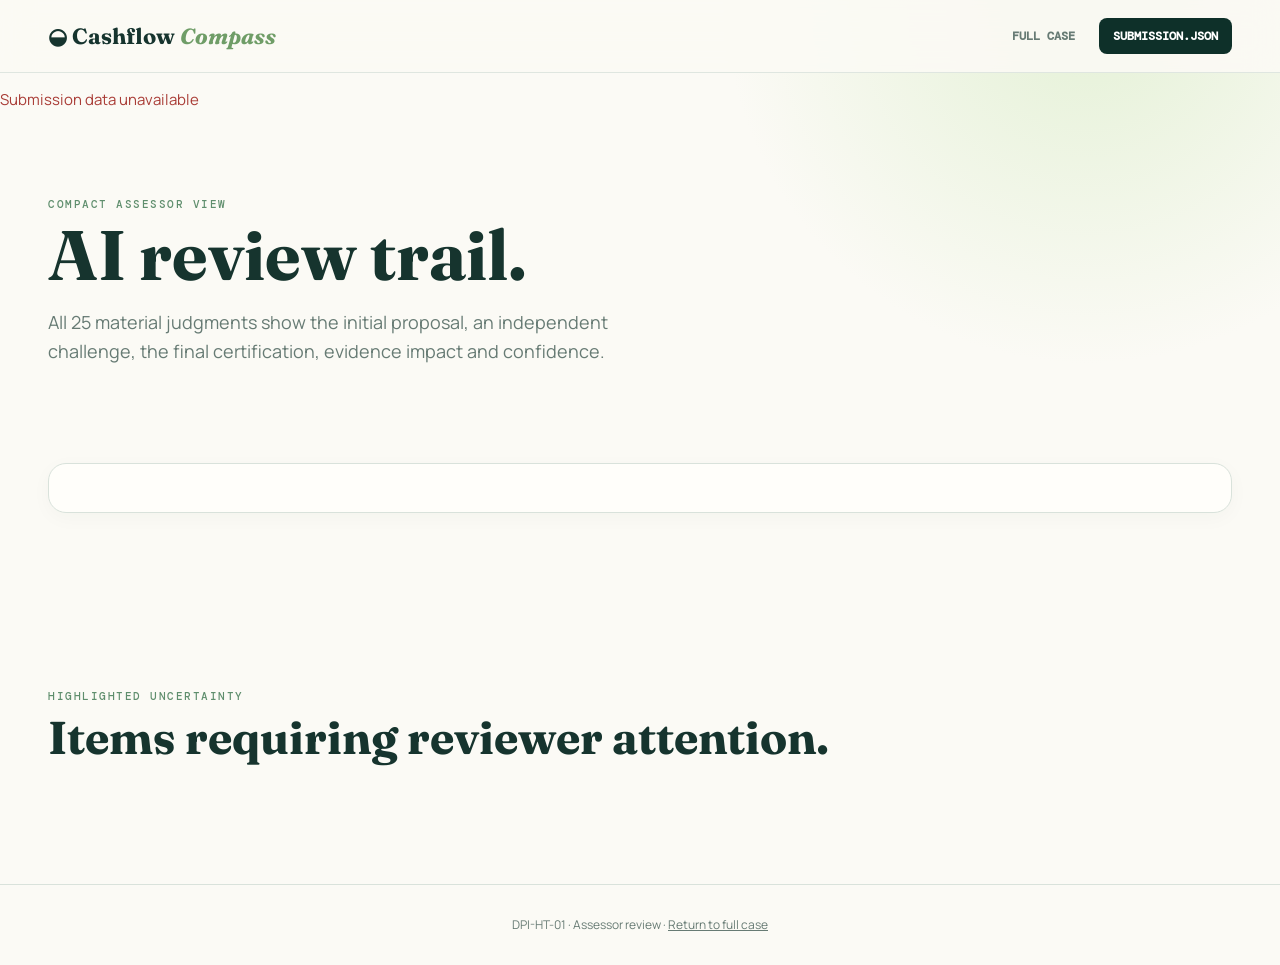
==== review.html @ 6c263305 "Add DPI case review.html" ====
<!doctype html><html lang="en"><head><meta charset="utf-8"><meta name="viewport" content="width=device-width,initial-scale=1"><title>Assessor Review · Cashflow Compass</title><link rel="stylesheet" href="/styles.css"></head><body data-page="review"><header><div class="nav"><div class="brand">◒ Cashflow <i>Compass</i></div><nav class="navlinks"><a href="/">FULL CASE</a><a class="review-link" href="/submission.json">SUBMISSION.JSON</a></nav></div></header><main><div class="wrap"><section class="review-top"><div class="eyebrow">Compact assessor view</div><h1>AI review trail.</h1><p class="lead">All 25 material judgments show the initial proposal, an independent challenge, the final certification, evidence impact and confidence.</p><div class="review-grid" id="reviewKpis"></div></section><section style="padding-top:25px"><div class="card trail" id="trail"></div></section><section><div class="eyebrow">Highlighted uncertainty</div><h2>Items requiring reviewer attention.</h2><div class="grid three" id="reviewUncertainty"></div></section></div></main><footer>DPI-HT-01 · Assessor review · <a href="/">Return to full case</a></footer><script src="/app.js"></script></body></html>
---- styles.css ----
@import url('https://fonts.googleapis.com/css2?family=DM+Mono:wght@400;500&family=Fraunces:opsz,wght@9..144,500;9..144,700&family=Manrope:wght@400;500;600;700&display=swap');
:root{--ink:#16342e;--pine:#0e3029;--cream:#fbfaf5;--paper:#fffefa;--mint:#e7f3e2;--lime:#d8fb80;--gold:#f2c66d;--coral:#ef8e76;--muted:#677b74;--line:#d9e2db;--red:#a93c36;--shadow:0 18px 50px rgba(20,52,46,.09)}
*{box-sizing:border-box}html{scroll-behavior:smooth}body{margin:0;background:radial-gradient(circle at 85% 0,#e4f1d6 0,transparent 25%),var(--cream);color:var(--ink);font:15px/1.62 Manrope,Arial,sans-serif}a{color:inherit}header{position:sticky;top:0;z-index:20;background:rgba(251,250,245,.91);backdrop-filter:blur(16px);border-bottom:1px solid rgba(217,226,219,.8)}.nav{max-width:1240px;margin:auto;padding:18px 28px;display:flex;align-items:center;justify-content:space-between}.brand{font:700 22px Fraunces}.brand i{color:#6f9d67}.navlinks{display:flex;gap:24px;align-items:center}.navlinks a{text-decoration:none;font:700 12px DM Mono;color:var(--muted)}.navlinks .review-link{background:var(--pine);color:white;border-radius:8px;padding:10px 14px}.wrap{max-width:1240px;margin:auto;padding:0 28px}.hero{min-height:620px;padding:86px 0 62px;display:grid;grid-template-columns:1.05fr .95fr;gap:70px;align-items:center}.eyebrow{font:500 11px DM Mono;letter-spacing:1.5px;text-transform:uppercase;color:#5f8e6d}.hero h1,h2,h3{font-family:Fraunces,Georgia,serif}.hero h1{font-size:clamp(52px,7vw,88px);line-height:.93;letter-spacing:-3.5px;margin:18px 0 26px}.hero h1 em{color:#699562;font-weight:500}.lead{font-size:18px;color:var(--muted);max-width:650px}.hero-card{background:linear-gradient(145deg,#1a463a,#0d2923);color:#f8fbf4;padding:36px;border-radius:26px;box-shadow:18px 20px #cfe3c4;transform:rotate(1.5deg)}.hero-card h2{font-size:42px;line-height:1;margin:12px 0}.hero-card p{color:#c9dbd3}.pill{display:inline-block;border-radius:99px;padding:6px 11px;background:var(--lime);color:var(--pine);font:700 10px DM Mono}.metric-row{display:grid;grid-template-columns:repeat(3,1fr);gap:14px;margin-top:26px}.metric{border-top:1px solid #477268;padding-top:12px}.metric b{font:700 28px Fraunces;display:block}.metric small{color:#b8cec5}.banner{display:grid;grid-template-columns:repeat(4,1fr);gap:1px;background:var(--line);border:1px solid var(--line);border-radius:16px;overflow:hidden}.banner div{background:var(--paper);padding:20px}.banner b{font:24px Fraunces;color:#5d8c64;display:block}.banner span{font-size:12px;color:var(--muted)}section{padding:88px 0}section h2{font-size:46px;line-height:1.02;margin:12px 0 34px}.grid{display:grid;gap:18px}.grid.three{grid-template-columns:repeat(3,1fr)}.grid.two{grid-template-columns:repeat(2,1fr)}.card{background:var(--paper);border:1px solid var(--line);border-radius:18px;padding:24px;box-shadow:0 5px 20px rgba(20,52,46,.03)}.card h3{font-size:25px;margin:5px 0 12px}.card p{color:var(--muted)}.statement-card{min-height:220px}.statement-card .big{font:700 38px Fraunces;margin:10px 0}.good{color:#397352}.warn{color:#a46b10}.bad{color:var(--red)}table{width:100%;border-collapse:collapse;font-size:13px}th{text-align:left;font:500 10px DM Mono;letter-spacing:.7px;text-transform:uppercase;color:var(--muted);padding:11px 8px;border-bottom:1px solid var(--line)}td{padding:11px 8px;border-bottom:1px solid #edf0ec;vertical-align:top}td.num{text-align:right;font-family:DM Mono}tr.total td{font-weight:700;border-top:2px solid var(--ink)}.tint{background:#edf5e9;margin-left:calc(50% - 50vw);margin-right:calc(50% - 50vw);padding-left:max(28px,calc((100vw - 1240px)/2));padding-right:max(28px,calc((100vw - 1240px)/2))}.toolbar{display:flex;gap:10px;flex-wrap:wrap;margin-bottom:18px}.toolbar button,.button{border:1px solid var(--pine);background:white;color:var(--pine);border-radius:9px;padding:10px 13px;font:700 12px Manrope;cursor:pointer}.toolbar button.active,.button.primary{background:var(--pine);color:white}.decision{border-left:4px solid #88a982}.decision.material{border-left-color:var(--gold)}.decision-head{display:flex;justify-content:space-between;gap:15px}.decision h3{font:700 18px Manrope;margin:0 0 8px}.decision .id{font:500 11px DM Mono;color:var(--muted)}.tag{display:inline-block;border-radius:99px;padding:4px 8px;font:500 9px DM Mono;text-transform:uppercase;background:var(--mint)}.tag.material{background:#fff0c9}.evidence{font-size:12px;color:var(--muted)}.reason{background:#f3f7f0;border-radius:10px;padding:12px;margin-top:12px;font-size:13px}.checks{display:grid;grid-template-columns:repeat(2,1fr);gap:14px}.check{display:flex;gap:14px;align-items:flex-start}.status{width:28px;height:28px;border-radius:50%;display:grid;place-items:center;background:var(--mint);color:#397352;font-weight:800;flex:none}.status.warn{background:#fff0c9;color:#9a6500}.uncertainty{border-top:4px solid var(--gold)}.actions li{margin:9px 0}.callout{background:var(--pine);color:white;border-radius:24px;padding:38px}.callout h2{margin-top:0;color:white}.callout p{color:#d3e1db}.cause-list{display:grid;grid-template-columns:repeat(2,1fr);gap:12px}.cause-list div{background:rgba(255,255,255,.08);border-radius:12px;padding:14px}.search{width:min(420px,100%);border:1px solid var(--line);border-radius:9px;padding:11px 13px;font:14px Manrope;background:white}.review-top{padding:70px 0 30px}.review-top h1{font:700 clamp(42px,6vw,70px)/.98 Fraunces;margin:10px 0}.review-grid{display:grid;grid-template-columns:repeat(4,1fr);gap:12px}.kpi{background:white;border:1px solid var(--line);border-radius:14px;padding:18px}.kpi b{font:700 27px Fraunces;display:block}.trail{margin-top:24px}.trail-row{display:grid;grid-template-columns:80px 1.1fr 1.1fr 1.1fr 100px;gap:12px;padding:14px 10px;border-bottom:1px solid var(--line);font-size:12px}.trail-row.head{font:500 9px DM Mono;text-transform:uppercase;color:var(--muted)}footer{padding:30px;text-align:center;color:var(--muted);border-top:1px solid var(--line);font-size:12px}.hidden{display:none!important}@media(max-width:850px){.hero,.grid.three,.grid.two,.review-grid,.banner,.cause-list{grid-template-columns:1fr}.hero{padding-top:55px;min-height:auto}.hero-card{transform:none}.navlinks a:not(.review-link){display:none}.checks{grid-template-columns:1fr}.trail-row{grid-template-columns:70px 1fr}.trail-row>*:not(:first-child):not(:nth-child(2)){display:none}section{padding:62px 0}.metric-row{grid-template-columns:1fr}.hero h1{font-size:56px}}
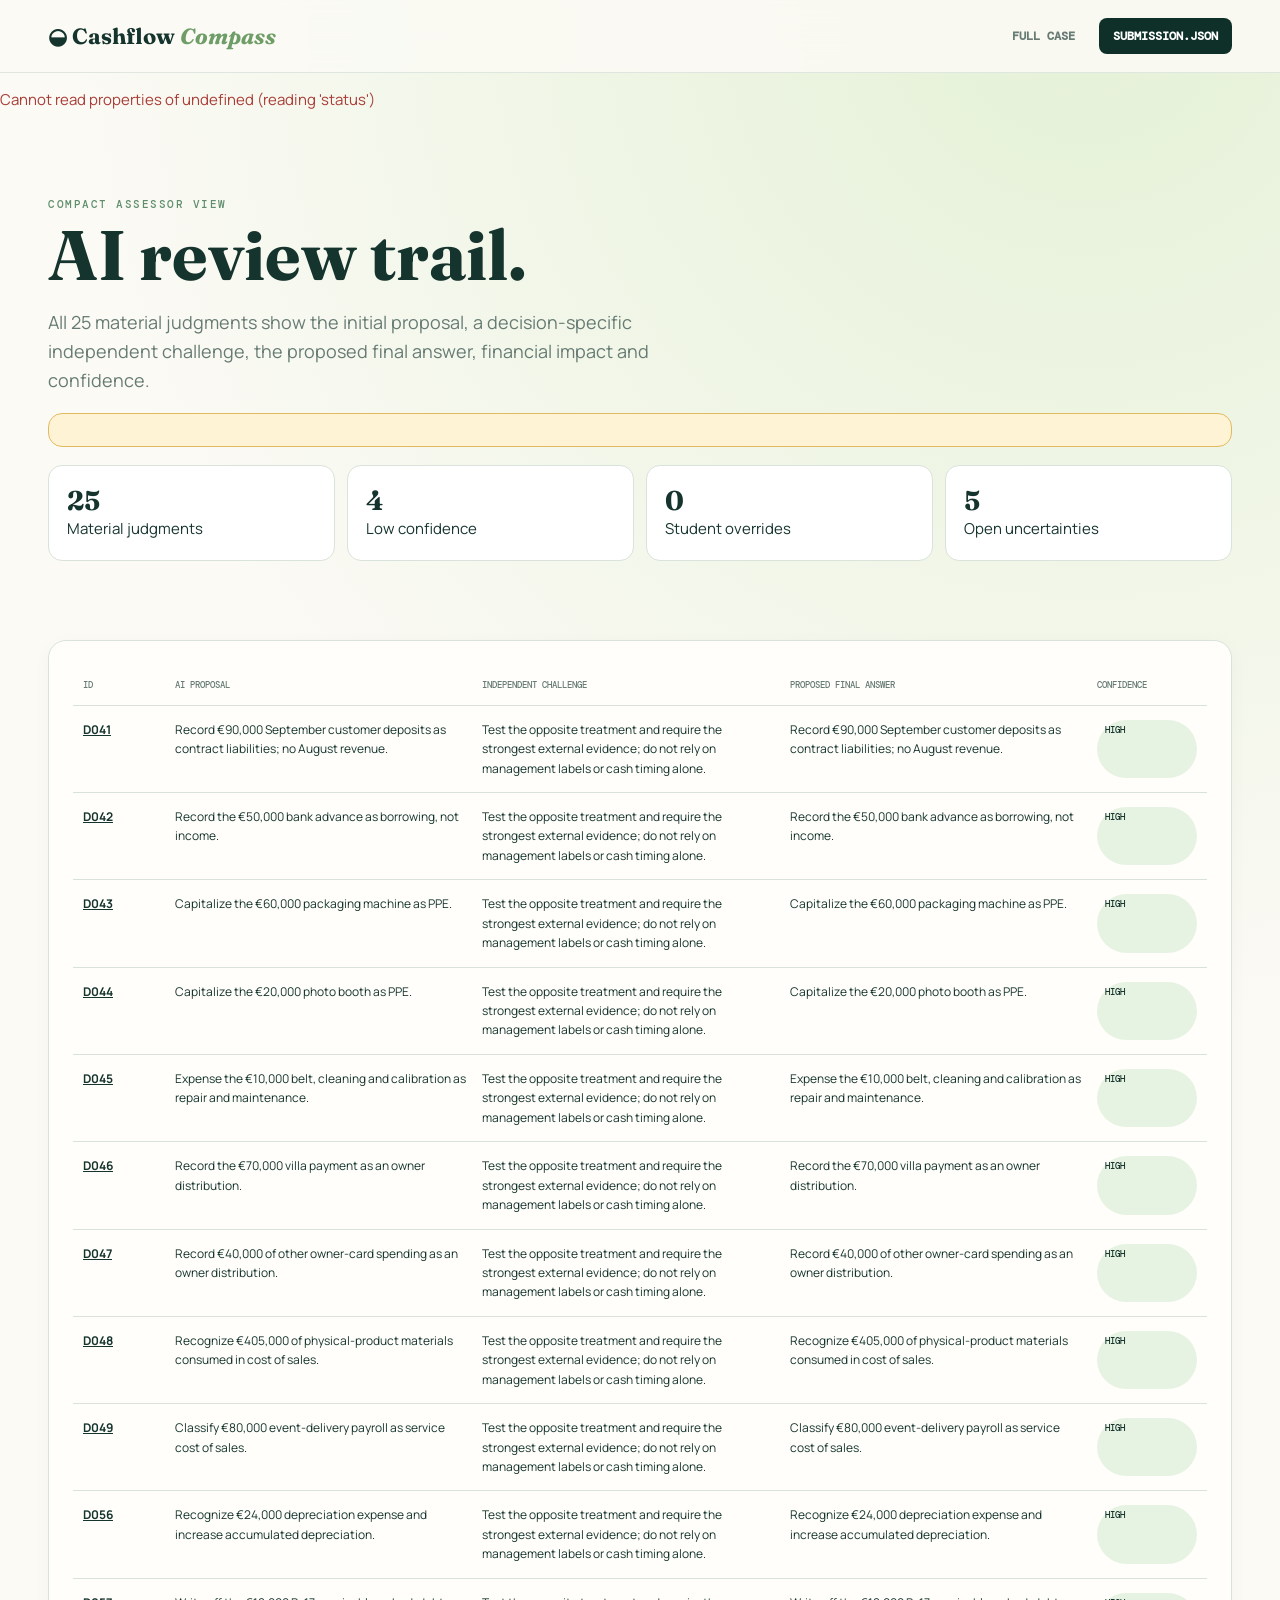
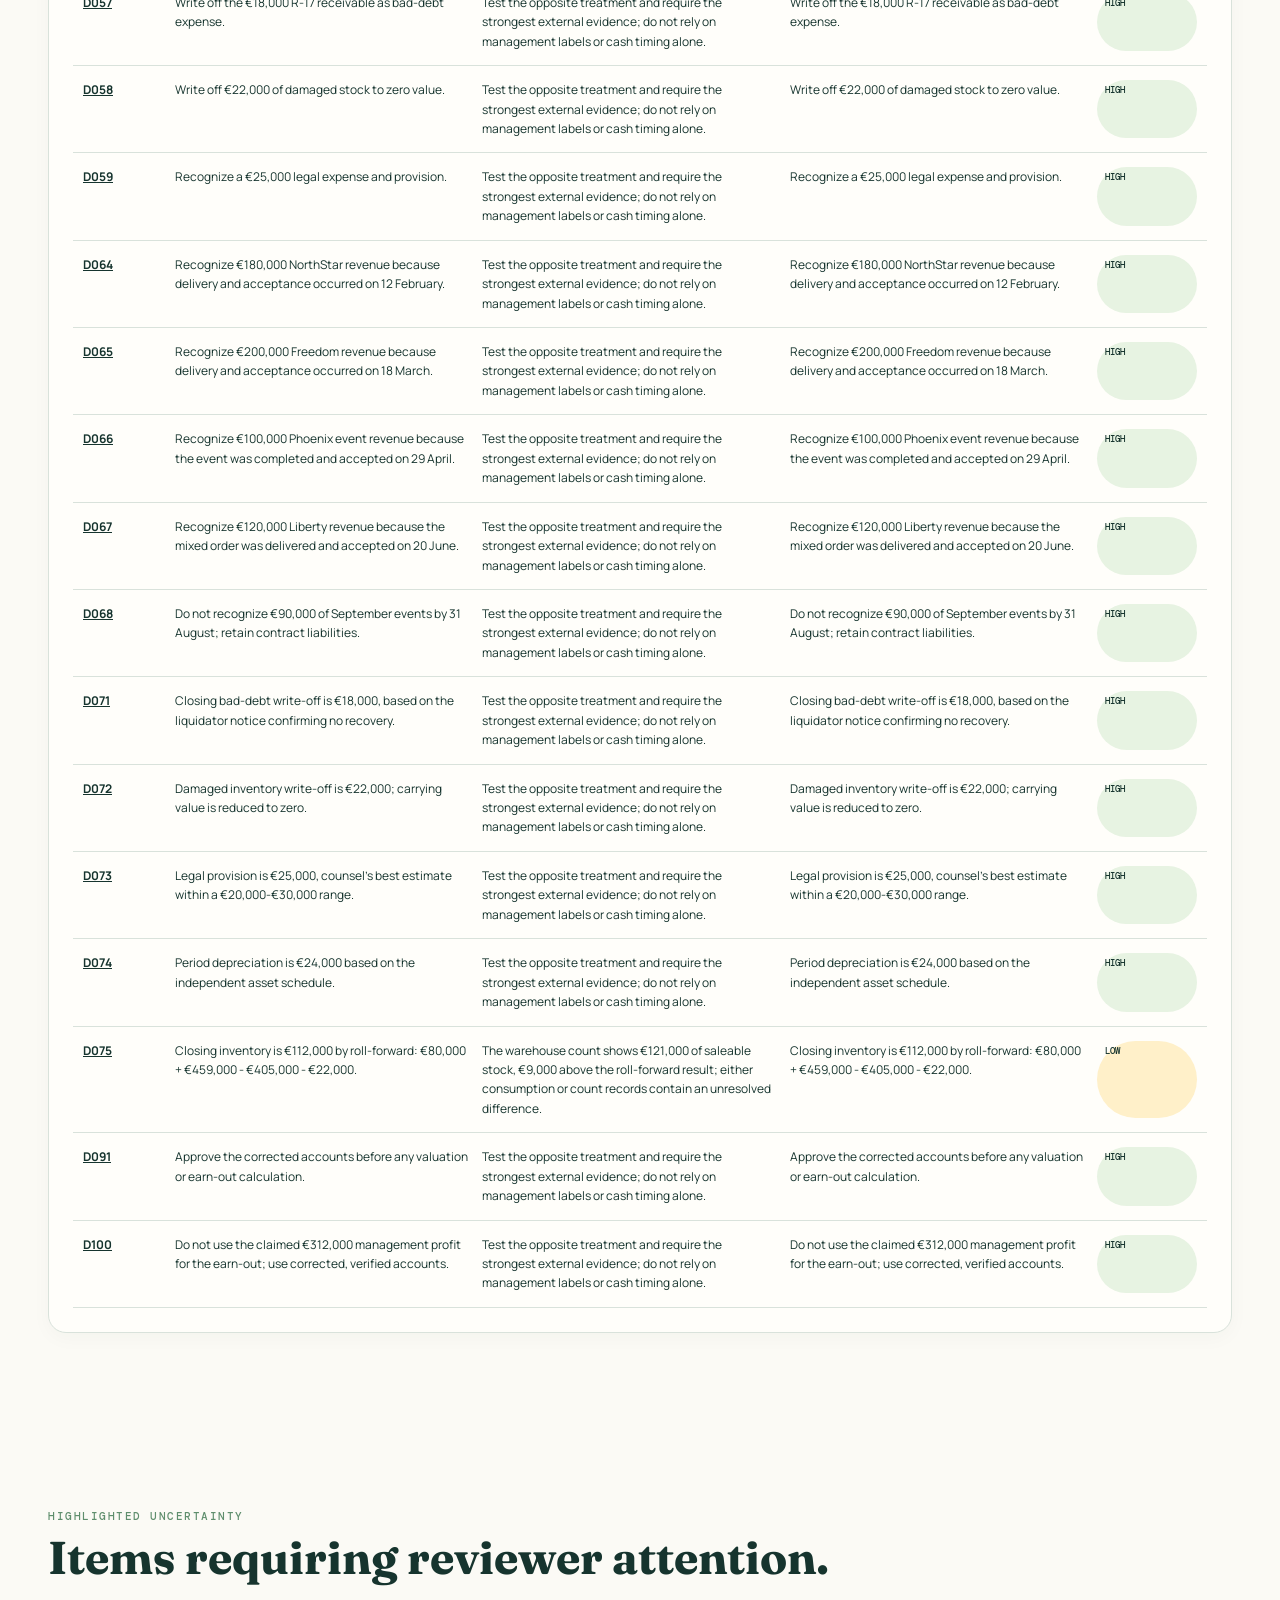
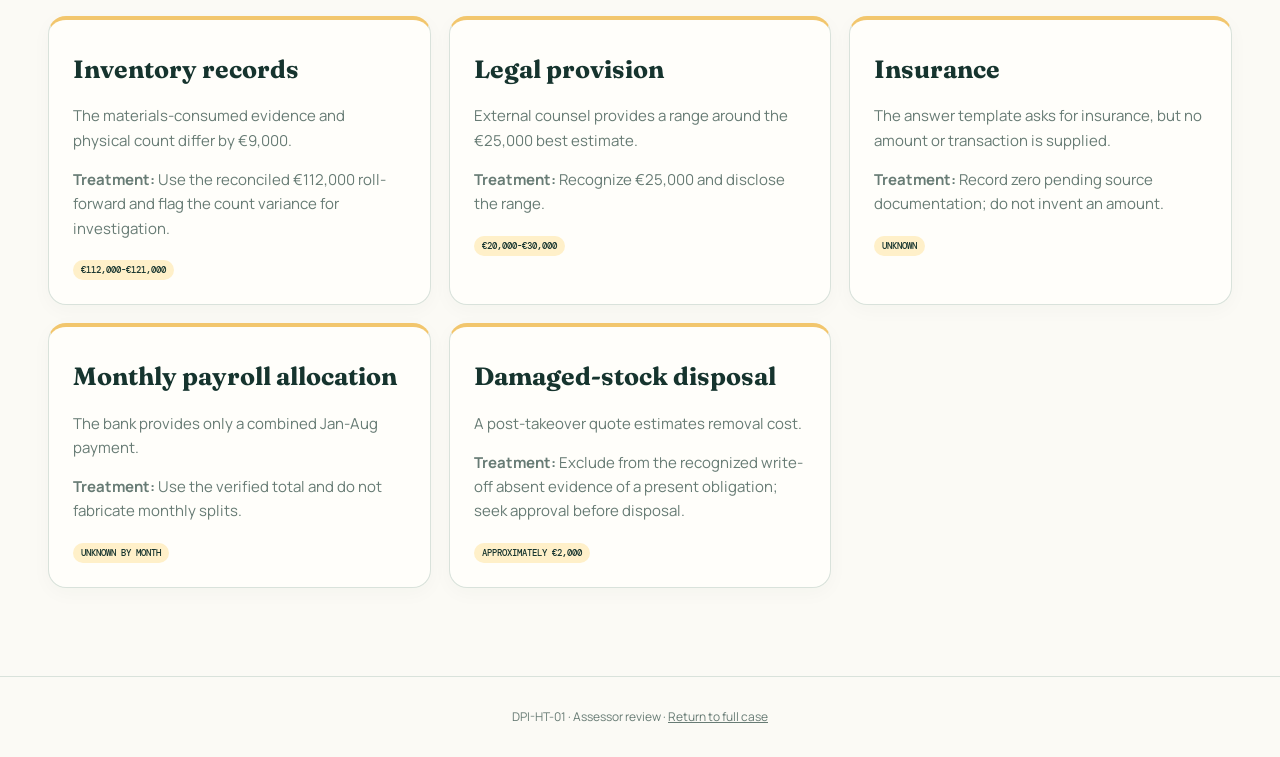
==== commit 4093f965: "Improve DPI case review.html" ====
--- a/review.html
+++ b/review.html
@@ -1,2 +1,3 @@
-<!doctype html><html lang="en"><head><meta charset="utf-8"><meta name="viewport" content="width=device-width,initial-scale=1"><title>Assessor Review · Cashflow Compass</title><link rel="stylesheet" href="/styles.css"></head><body data-page="review"><header><div class="nav"><div class="brand">◒ Cashflow <i>Compass</i></div><nav class="navlinks"><a href="/">FULL CASE</a><a class="review-link" href="/submission.json">SUBMISSION.JSON</a></nav></div></header><main><div class="wrap"><section class="review-top"><div class="eyebrow">Compact assessor view</div><h1>AI review trail.</h1><p class="lead">All 25 material judgments show the initial proposal, an independent challenge, the final certification, evidence impact and confidence.</p><div class="review-grid" id="reviewKpis"></div></section><section style="padding-top:25px"><div class="card trail" id="trail"></div></section><section><div class="eyebrow">Highlighted uncertainty</div><h2>Items requiring reviewer attention.</h2><div class="grid three" id="reviewUncertainty"></div></section></div></main><footer>DPI-HT-01 · Assessor review · <a href="/">Return to full case</a></footer><script src="/app.js"></script></body></html>
+<!doctype html>
+<html lang="en"><head><meta charset="utf-8"><meta name="viewport" content="width=device-width,initial-scale=1"><title>Assessor Review · Cashflow Compass</title><link rel="stylesheet" href="/styles.css"><link rel="stylesheet" href="/enhancements.css"></head><body data-page="review"><a class="skip" href="#main">Skip to main content</a><header><div class="nav"><div class="brand">◒ Cashflow <i>Compass</i></div><nav class="navlinks"><a href="/">FULL CASE</a><a class="review-link" href="/submission.json">SUBMISSION.JSON</a></nav></div></header><main id="main"><div class="wrap"><section class="review-top"><div class="eyebrow">Compact assessor view</div><h1>AI review trail.</h1><p class="lead">All 25 material judgments show the initial proposal, a decision-specific independent challenge, the proposed final answer, financial impact and confidence.</p><div id="reviewCertification" class="cert-banner" role="note"></div><div class="review-grid" id="reviewKpis"></div></section><section style="padding-top:25px"><div class="card trail" id="trail"></div></section><section><div class="eyebrow">Highlighted uncertainty</div><h2>Items requiring reviewer attention.</h2><div class="grid three" id="reviewUncertainty"></div></section></div></main><footer>DPI-HT-01 · Assessor review · <a href="/">Return to full case</a></footer><script src="/app.js"></script></body></html>
 
--- a/enhancements.css
+++ b/enhancements.css
@@ -0,0 +1,2 @@
+.skip{position:fixed;left:12px;top:-60px;z-index:100;background:var(--pine);color:#fff;padding:10px 14px;border-radius:8px}.skip:focus{top:12px}a:focus-visible,button:focus-visible,input:focus-visible,select:focus-visible{outline:3px solid var(--gold);outline-offset:3px}.cert-banner{background:#fff3d5;border:1px solid #e3b95f;border-radius:14px;padding:16px 18px;margin:18px 0;color:#6c4a05}.schedule-grid{display:grid;grid-template-columns:repeat(2,1fr);gap:16px}.schedule-card h3{margin-top:0}.bridge{display:flex;align-items:stretch;gap:8px;overflow-x:auto;padding-bottom:8px}.bridge-step{min-width:155px;background:white;border:1px solid var(--line);border-radius:13px;padding:15px}.bridge-step b{font:700 24px Fraunces;display:block}.bridge-step.negative b{color:var(--red)}.toolbar select{border:1px solid var(--pine);background:white;color:var(--pine);border-radius:9px;padding:10px 13px;font:700 12px Manrope}.locator{font:11px/1.45 DM Mono;color:#6c7d77;border-top:1px dashed var(--line);padding-top:9px;margin-top:10px}.decision:target{box-shadow:0 0 0 4px var(--gold)}@media(prefers-reduced-motion:reduce){html{scroll-behavior:auto}*,*:before,*:after{animation:none!important;transition:none!important}}@media(max-width:850px){.schedule-grid{grid-template-columns:1fr}}
+
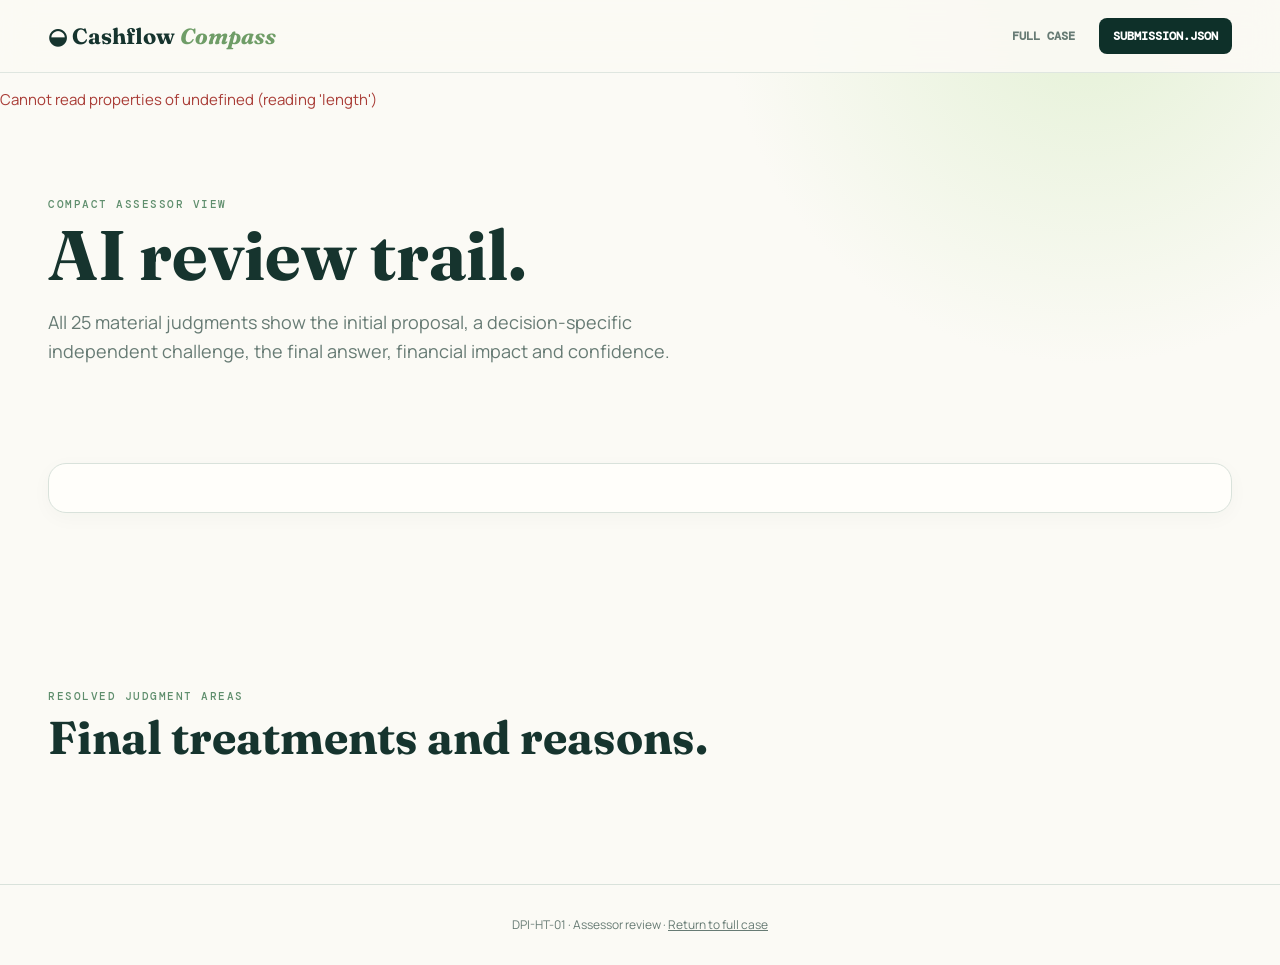
==== commit 1c462908: "Finalize case resolution and presentation (review.html)" ====
--- a/review.html
+++ b/review.html
@@ -1,3 +1,3 @@
 <!doctype html>
-<html lang="en"><head><meta charset="utf-8"><meta name="viewport" content="width=device-width,initial-scale=1"><title>Assessor Review · Cashflow Compass</title><link rel="stylesheet" href="/styles.css"><link rel="stylesheet" href="/enhancements.css"></head><body data-page="review"><a class="skip" href="#main">Skip to main content</a><header><div class="nav"><div class="brand">◒ Cashflow <i>Compass</i></div><nav class="navlinks"><a href="/">FULL CASE</a><a class="review-link" href="/submission.json">SUBMISSION.JSON</a></nav></div></header><main id="main"><div class="wrap"><section class="review-top"><div class="eyebrow">Compact assessor view</div><h1>AI review trail.</h1><p class="lead">All 25 material judgments show the initial proposal, a decision-specific independent challenge, the proposed final answer, financial impact and confidence.</p><div id="reviewCertification" class="cert-banner" role="note"></div><div class="review-grid" id="reviewKpis"></div></section><section style="padding-top:25px"><div class="card trail" id="trail"></div></section><section><div class="eyebrow">Highlighted uncertainty</div><h2>Items requiring reviewer attention.</h2><div class="grid three" id="reviewUncertainty"></div></section></div></main><footer>DPI-HT-01 · Assessor review · <a href="/">Return to full case</a></footer><script src="/app.js"></script></body></html>
+<html lang="en"><head><meta charset="utf-8"><meta name="viewport" content="width=device-width,initial-scale=1"><title>Assessor Review · Cashflow Compass</title><link rel="stylesheet" href="/styles.css"><link rel="stylesheet" href="/enhancements.css"></head><body data-page="review"><a class="skip" href="#main">Skip to main content</a><header><div class="nav"><div class="brand">◒ Cashflow <i>Compass</i></div><nav class="navlinks"><a href="/">FULL CASE</a><a class="review-link" href="/submission.json">SUBMISSION.JSON</a></nav></div></header><main id="main"><div class="wrap"><section class="review-top"><div class="eyebrow">Compact assessor view</div><h1>AI review trail.</h1><p class="lead">All 25 material judgments show the initial proposal, a decision-specific independent challenge, the final answer, financial impact and confidence.</p><div class="review-grid" id="reviewKpis"></div></section><section style="padding-top:25px"><div class="card trail" id="trail"></div></section><section><div class="eyebrow">Resolved judgment areas</div><h2>Final treatments and reasons.</h2><div class="grid three" id="reviewUncertainty"></div></section></div></main><footer>DPI-HT-01 · Assessor review · <a href="/">Return to full case</a></footer><script src="/app.js"></script></body></html>
 
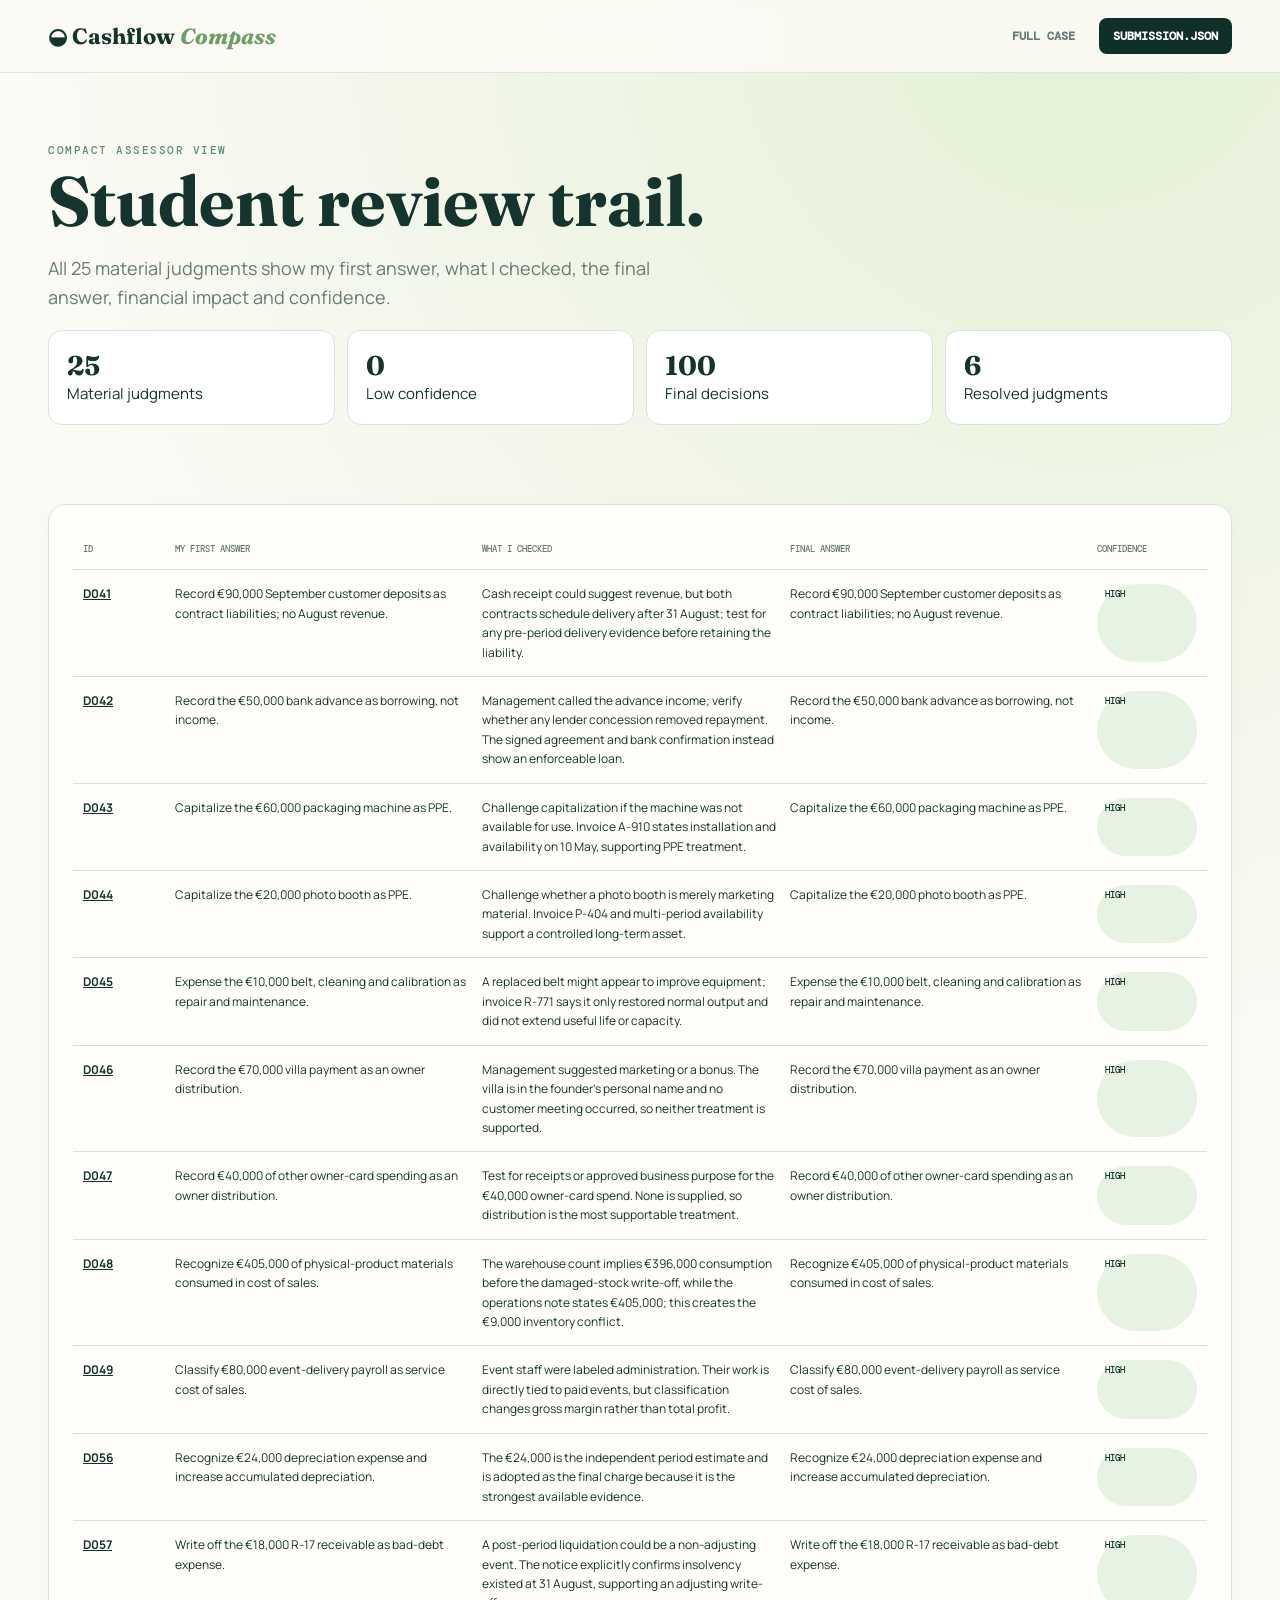
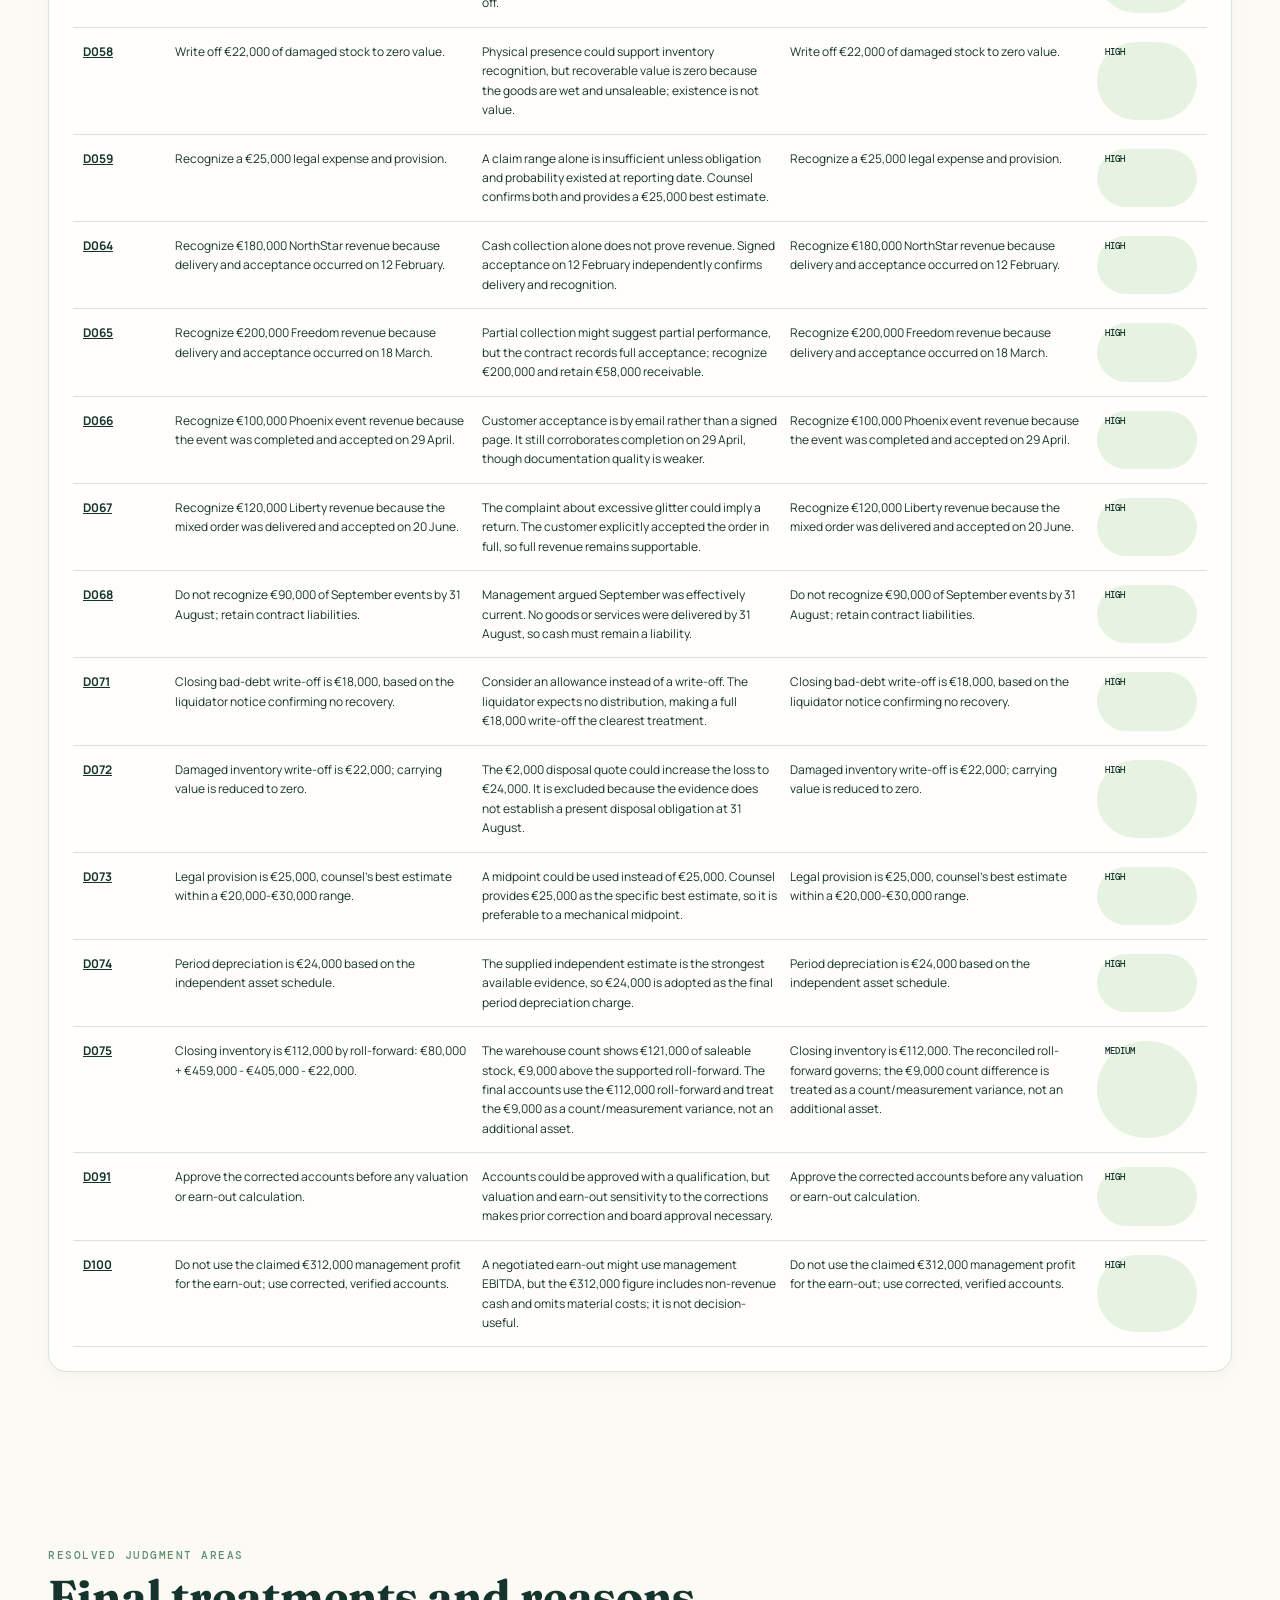
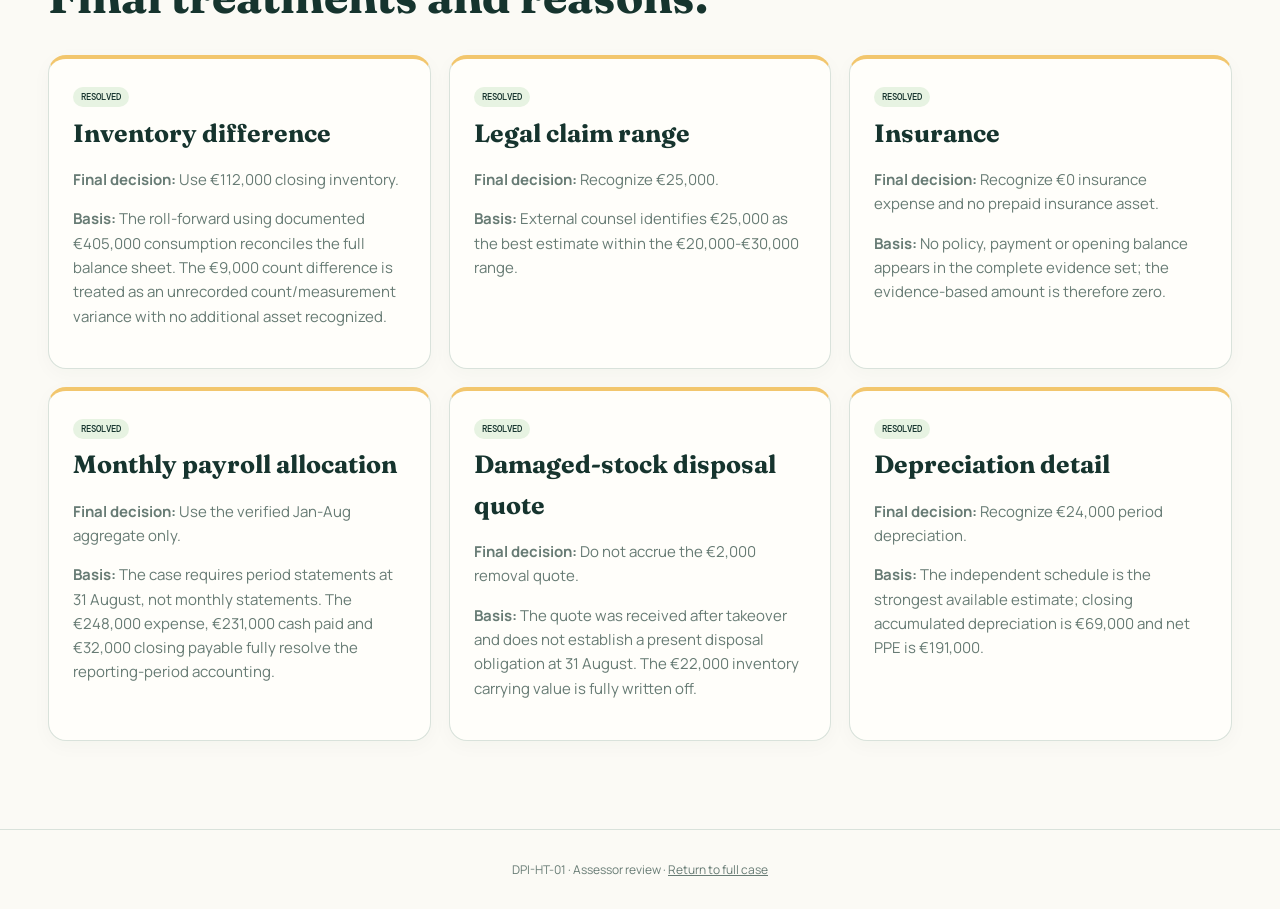
==== commit c834959f: "Use clearer student wording for material judgments (review.html)" ====
--- a/review.html
+++ b/review.html
@@ -1,3 +1,3 @@
 <!doctype html>
-<html lang="en"><head><meta charset="utf-8"><meta name="viewport" content="width=device-width,initial-scale=1"><title>Assessor Review · Cashflow Compass</title><link rel="stylesheet" href="/styles.css"><link rel="stylesheet" href="/enhancements.css"></head><body data-page="review"><a class="skip" href="#main">Skip to main content</a><header><div class="nav"><div class="brand">◒ Cashflow <i>Compass</i></div><nav class="navlinks"><a href="/">FULL CASE</a><a class="review-link" href="/submission.json">SUBMISSION.JSON</a></nav></div></header><main id="main"><div class="wrap"><section class="review-top"><div class="eyebrow">Compact assessor view</div><h1>AI review trail.</h1><p class="lead">All 25 material judgments show the initial proposal, a decision-specific independent challenge, the final answer, financial impact and confidence.</p><div class="review-grid" id="reviewKpis"></div></section><section style="padding-top:25px"><div class="card trail" id="trail"></div></section><section><div class="eyebrow">Resolved judgment areas</div><h2>Final treatments and reasons.</h2><div class="grid three" id="reviewUncertainty"></div></section></div></main><footer>DPI-HT-01 · Assessor review · <a href="/">Return to full case</a></footer><script src="/app.js"></script></body></html>
+<html lang="en"><head><meta charset="utf-8"><meta name="viewport" content="width=device-width,initial-scale=1"><title>Assessor Review · Cashflow Compass</title><link rel="stylesheet" href="/styles.css"><link rel="stylesheet" href="/enhancements.css"></head><body data-page="review"><a class="skip" href="#main">Skip to main content</a><header><div class="nav"><div class="brand">◒ Cashflow <i>Compass</i></div><nav class="navlinks"><a href="/">FULL CASE</a><a class="review-link" href="/submission.json">SUBMISSION.JSON</a></nav></div></header><main id="main"><div class="wrap"><section class="review-top"><div class="eyebrow">Compact assessor view</div><h1>Student review trail.</h1><p class="lead">All 25 material judgments show my first answer, what I checked, the final answer, financial impact and confidence.</p><div class="review-grid" id="reviewKpis"></div></section><section style="padding-top:25px"><div class="card trail" id="trail"></div></section><section><div class="eyebrow">Resolved judgment areas</div><h2>Final treatments and reasons.</h2><div class="grid three" id="reviewUncertainty"></div></section></div></main><footer>DPI-HT-01 · Assessor review · <a href="/">Return to full case</a></footer><script src="/app.js"></script></body></html>
 
--- a/enhancements.css
+++ b/enhancements.css
@@ -1,2 +1,2 @@
-.skip{position:fixed;left:12px;top:-60px;z-index:100;background:var(--pine);color:#fff;padding:10px 14px;border-radius:8px}.skip:focus{top:12px}a:focus-visible,button:focus-visible,input:focus-visible,select:focus-visible{outline:3px solid var(--gold);outline-offset:3px}.cert-banner{background:#fff3d5;border:1px solid #e3b95f;border-radius:14px;padding:16px 18px;margin:18px 0;color:#6c4a05}.schedule-grid{display:grid;grid-template-columns:repeat(2,1fr);gap:16px}.schedule-card h3{margin-top:0}.bridge{display:flex;align-items:stretch;gap:8px;overflow-x:auto;padding-bottom:8px}.bridge-step{min-width:155px;background:white;border:1px solid var(--line);border-radius:13px;padding:15px}.bridge-step b{font:700 24px Fraunces;display:block}.bridge-step.negative b{color:var(--red)}.toolbar select{border:1px solid var(--pine);background:white;color:var(--pine);border-radius:9px;padding:10px 13px;font:700 12px Manrope}.locator{font:11px/1.45 DM Mono;color:#6c7d77;border-top:1px dashed var(--line);padding-top:9px;margin-top:10px}.decision:target{box-shadow:0 0 0 4px var(--gold)}@media(prefers-reduced-motion:reduce){html{scroll-behavior:auto}*,*:before,*:after{animation:none!important;transition:none!important}}@media(max-width:850px){.schedule-grid{grid-template-columns:1fr}}
+.skip{position:fixed;left:12px;top:-60px;z-index:100;background:var(--pine);color:#fff;padding:10px 14px;border-radius:8px}.skip:focus{top:12px}a:focus-visible,button:focus-visible,input:focus-visible,select:focus-visible{outline:3px solid var(--gold);outline-offset:3px}.schedule-grid{display:grid;grid-template-columns:repeat(2,1fr);gap:16px}.schedule-card h3{margin-top:0}.bridge{display:grid;grid-template-columns:repeat(3,minmax(0,1fr));gap:24px 42px;overflow:visible}.bridge-step{position:relative;background:white;border:1px solid var(--line);border-radius:13px;padding:15px;min-height:96px}.bridge-step b{font:700 24px Fraunces;display:block}.bridge-step.negative b{color:var(--red)}.bridge-step:not(:nth-child(3n))::after{content:'→';position:absolute;right:-31px;top:33px;color:#6f9d67;font:700 24px Manrope}.toolbar select{border:1px solid var(--pine);background:white;color:var(--pine);border-radius:9px;padding:10px 13px;font:700 12px Manrope}.locator{font:11px/1.45 DM Mono;color:#6c7d77;border-top:1px dashed var(--line);padding-top:9px;margin-top:10px}.decision:target{box-shadow:0 0 0 4px var(--gold)}@media(prefers-reduced-motion:reduce){html{scroll-behavior:auto}*,*:before,*:after{animation:none!important;transition:none!important}}@media(max-width:850px){.schedule-grid{grid-template-columns:1fr}.bridge{grid-template-columns:1fr;gap:34px}.bridge-step::after{content:'↓'!important;right:auto!important;left:50%!important;top:auto!important;bottom:-31px!important}.bridge-step:last-child::after{display:none}}
 
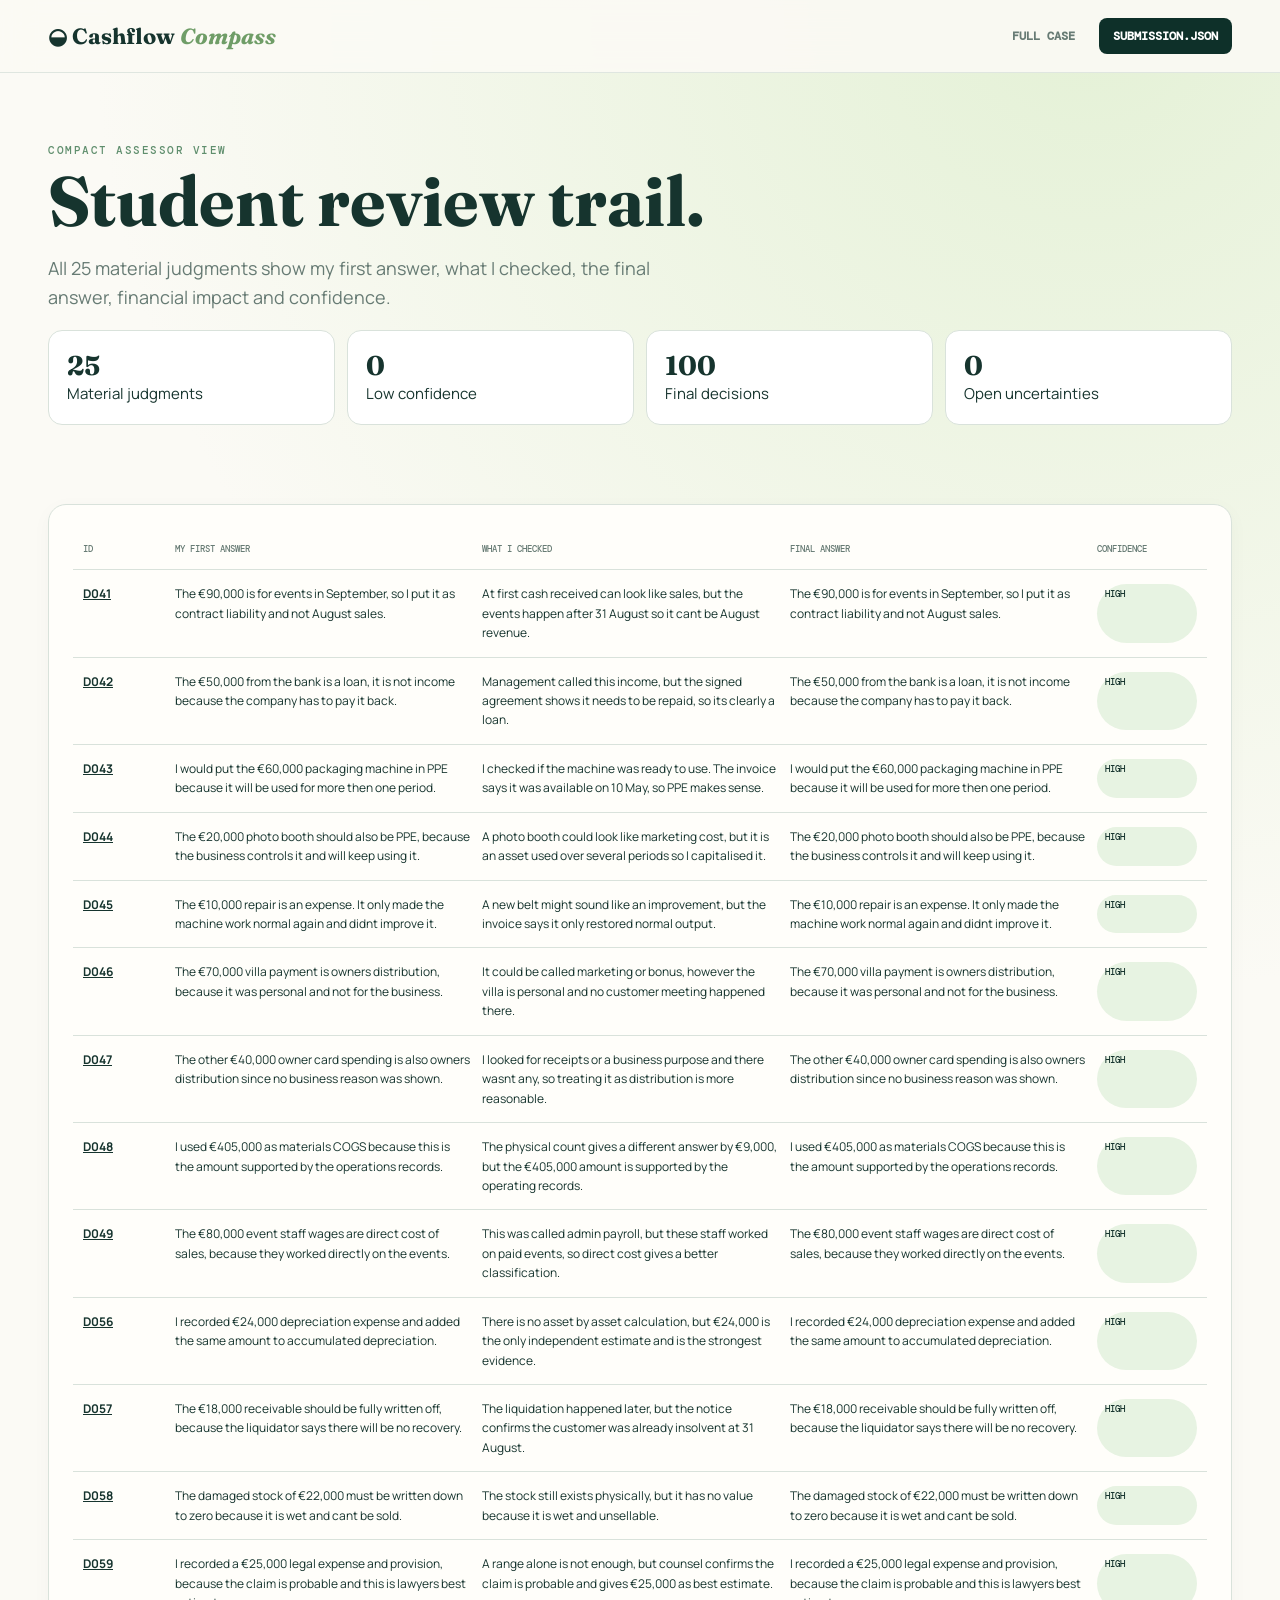
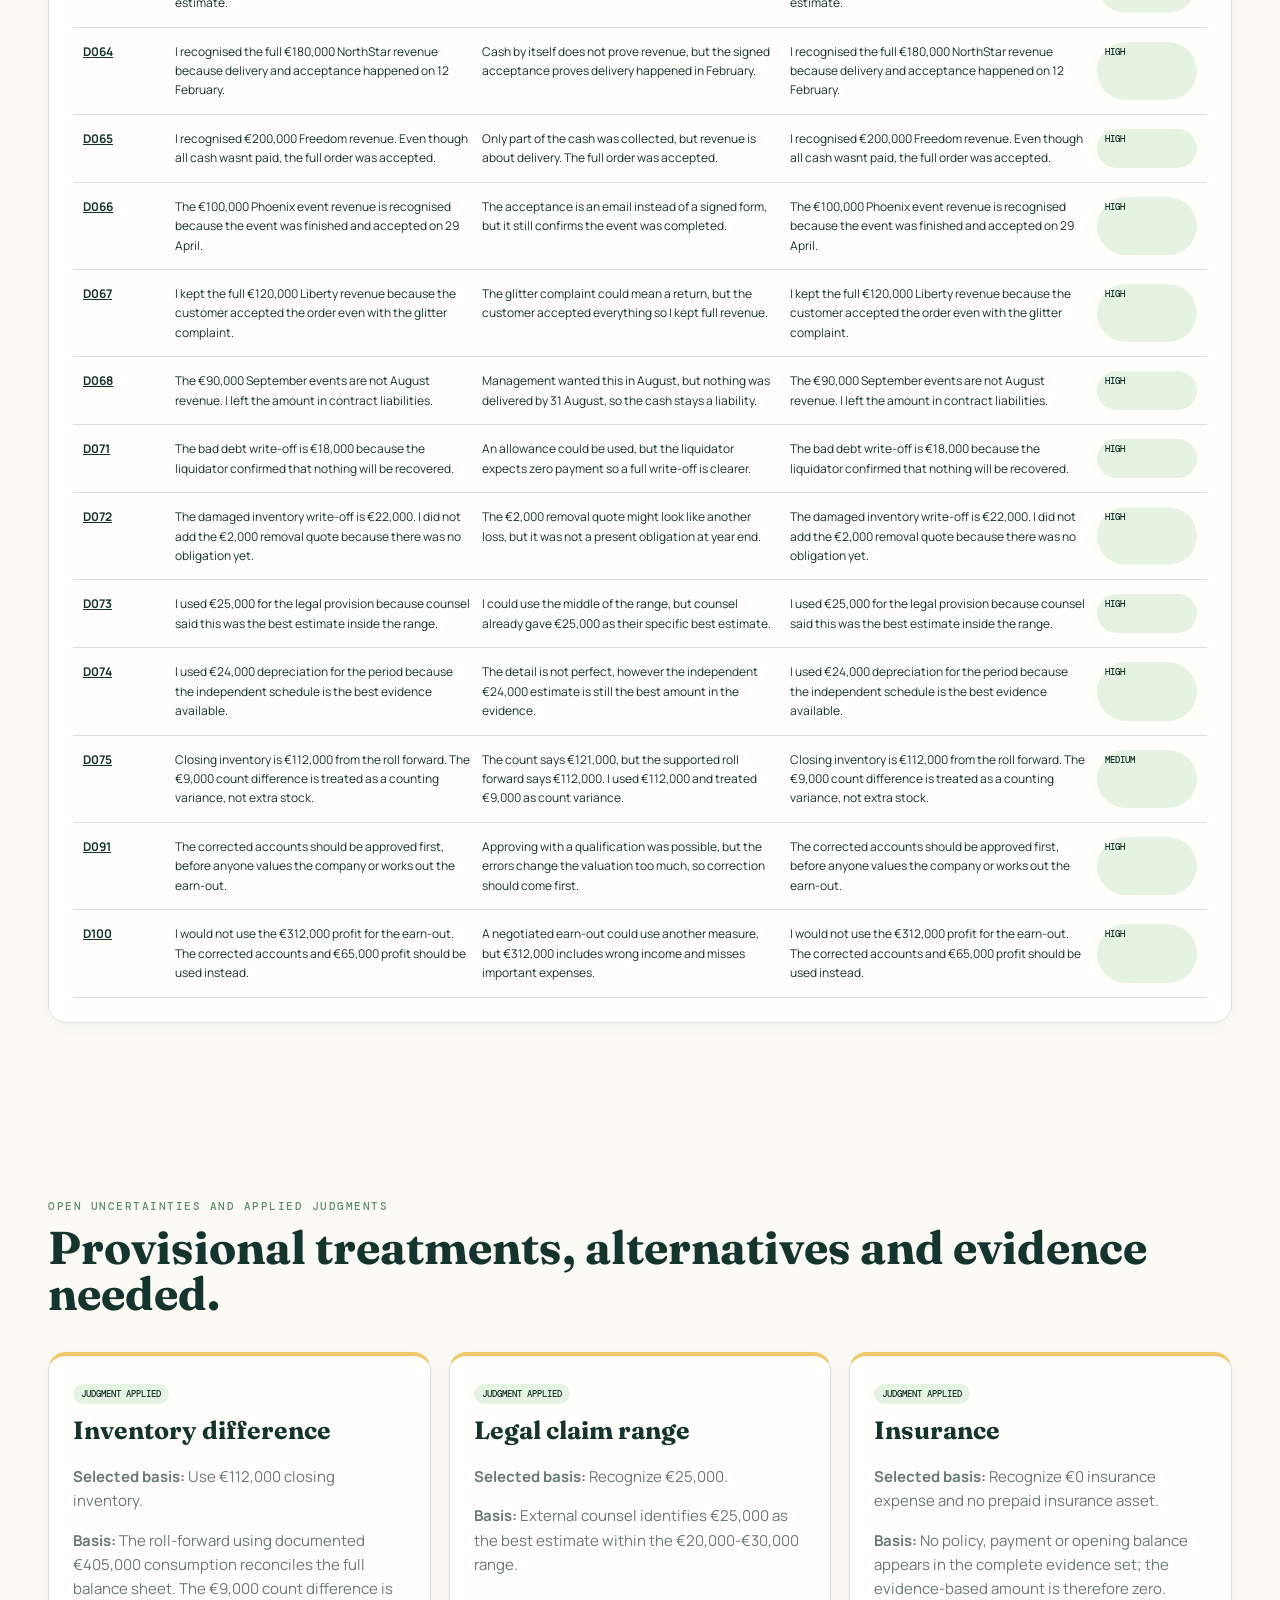
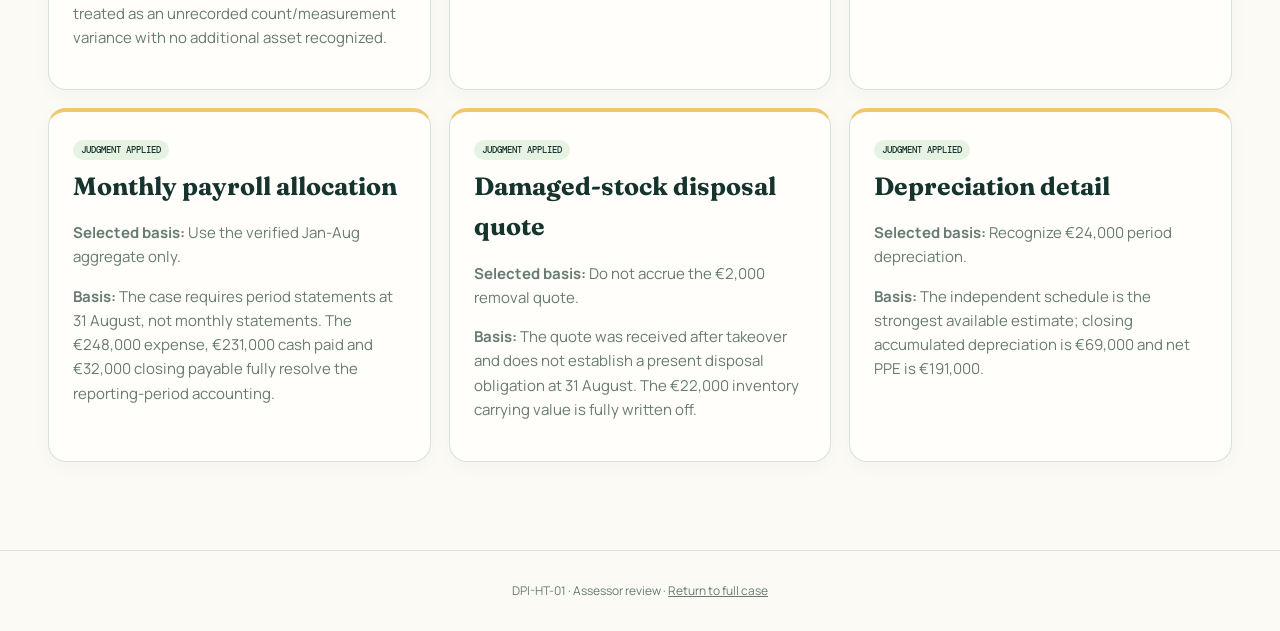
==== commit 6bac58a4: "Restore uncertainty disclosures and provisional valuation basis" ====
--- a/review.html
+++ b/review.html
@@ -1,3 +1,3 @@
 <!doctype html>
-<html lang="en"><head><meta charset="utf-8"><meta name="viewport" content="width=device-width,initial-scale=1"><title>Assessor Review · Cashflow Compass</title><link rel="stylesheet" href="/styles.css"><link rel="stylesheet" href="/enhancements.css"></head><body data-page="review"><a class="skip" href="#main">Skip to main content</a><header><div class="nav"><div class="brand">◒ Cashflow <i>Compass</i></div><nav class="navlinks"><a href="/">FULL CASE</a><a class="review-link" href="/submission.json">SUBMISSION.JSON</a></nav></div></header><main id="main"><div class="wrap"><section class="review-top"><div class="eyebrow">Compact assessor view</div><h1>Student review trail.</h1><p class="lead">All 25 material judgments show my first answer, what I checked, the final answer, financial impact and confidence.</p><div class="review-grid" id="reviewKpis"></div></section><section style="padding-top:25px"><div class="card trail" id="trail"></div></section><section><div class="eyebrow">Resolved judgment areas</div><h2>Final treatments and reasons.</h2><div class="grid three" id="reviewUncertainty"></div></section></div></main><footer>DPI-HT-01 · Assessor review · <a href="/">Return to full case</a></footer><script src="/app.js"></script></body></html>
+<html lang="en"><head><meta charset="utf-8"><meta name="viewport" content="width=device-width,initial-scale=1"><title>Assessor Review · Cashflow Compass</title><link rel="stylesheet" href="/styles.css"><link rel="stylesheet" href="/enhancements.css"></head><body data-page="review"><a class="skip" href="#main">Skip to main content</a><header><div class="nav"><div class="brand">◒ Cashflow <i>Compass</i></div><nav class="navlinks"><a href="/">FULL CASE</a><a class="review-link" href="/submission.json">SUBMISSION.JSON</a></nav></div></header><main id="main"><div class="wrap"><section class="review-top"><div class="eyebrow">Compact assessor view</div><h1>Student review trail.</h1><p class="lead">All 25 material judgments show my first answer, what I checked, the final answer, financial impact and confidence.</p><div class="review-grid" id="reviewKpis"></div></section><section style="padding-top:25px"><div class="card trail" id="trail"></div></section><section><div class="eyebrow">Open uncertainties and applied judgments</div><h2>Provisional treatments, alternatives and evidence needed.</h2><div class="grid three" id="reviewUncertainty"></div></section></div></main><footer>DPI-HT-01 · Assessor review · <a href="/">Return to full case</a></footer><script src="/app.js"></script></body></html>
 
--- a/enhancements.css
+++ b/enhancements.css
@@ -1,2 +1,2 @@
-.skip{position:fixed;left:12px;top:-60px;z-index:100;background:var(--pine);color:#fff;padding:10px 14px;border-radius:8px}.skip:focus{top:12px}a:focus-visible,button:focus-visible,input:focus-visible,select:focus-visible{outline:3px solid var(--gold);outline-offset:3px}.schedule-grid{display:grid;grid-template-columns:repeat(2,1fr);gap:16px}.schedule-card h3{margin-top:0}.bridge{display:grid;grid-template-columns:repeat(3,minmax(0,1fr));gap:24px 42px;overflow:visible}.bridge-step{position:relative;background:white;border:1px solid var(--line);border-radius:13px;padding:15px;min-height:96px}.bridge-step b{font:700 24px Fraunces;display:block}.bridge-step.negative b{color:var(--red)}.bridge-step:not(:nth-child(3n))::after{content:'→';position:absolute;right:-31px;top:33px;color:#6f9d67;font:700 24px Manrope}.toolbar select{border:1px solid var(--pine);background:white;color:var(--pine);border-radius:9px;padding:10px 13px;font:700 12px Manrope}.locator{font:11px/1.45 DM Mono;color:#6c7d77;border-top:1px dashed var(--line);padding-top:9px;margin-top:10px}.decision:target{box-shadow:0 0 0 4px var(--gold)}@media(prefers-reduced-motion:reduce){html{scroll-behavior:auto}*,*:before,*:after{animation:none!important;transition:none!important}}@media(max-width:850px){.schedule-grid{grid-template-columns:1fr}.bridge{grid-template-columns:1fr;gap:34px}.bridge-step::after{content:'↓'!important;right:auto!important;left:50%!important;top:auto!important;bottom:-31px!important}.bridge-step:last-child::after{display:none}}
+.skip{position:fixed;left:12px;top:-60px;z-index:100;background:var(--pine);color:#fff;padding:10px 14px;border-radius:8px}.skip:focus{top:12px}a:focus-visible,button:focus-visible,input:focus-visible,select:focus-visible{outline:3px solid var(--gold);outline-offset:3px}.schedule-grid{display:grid;grid-template-columns:repeat(2,1fr);gap:16px}.schedule-card h3{margin-top:0}.bridge{display:grid;grid-template-columns:repeat(3,minmax(0,1fr));gap:24px 42px;overflow:visible}.bridge-step{position:relative;background:white;border:1px solid var(--line);border-radius:13px;padding:15px;min-height:96px}.bridge-step b{font:700 24px Fraunces;display:block}.bridge-step.positive b{color:#397352}.bridge-step.negative b{color:var(--red)}.bridge-step:not(:nth-child(3n))::after{content:'→';position:absolute;right:-31px;top:33px;color:#6f9d67;font:700 24px Manrope}.toolbar select{border:1px solid var(--pine);background:white;color:var(--pine);border-radius:9px;padding:10px 13px;font:700 12px Manrope}.locator{font:11px/1.45 DM Mono;color:#6c7d77;border-top:1px dashed var(--line);padding-top:9px;margin-top:10px}.decision:target{box-shadow:0 0 0 4px var(--gold)}@media(prefers-reduced-motion:reduce){html{scroll-behavior:auto}*,*:before,*:after{animation:none!important;transition:none!important}}@media(max-width:850px){.schedule-grid{grid-template-columns:1fr}.bridge{grid-template-columns:1fr;gap:34px}.bridge-step::after{content:'↓'!important;right:auto!important;left:50%!important;top:auto!important;bottom:-31px!important}.bridge-step:last-child::after{display:none}}.money-key{display:flex;gap:22px;flex-wrap:wrap;margin:-20px 0 28px;font:700 13px Manrope}.money-key span{display:inline-flex;align-items:center;gap:6px}
 
